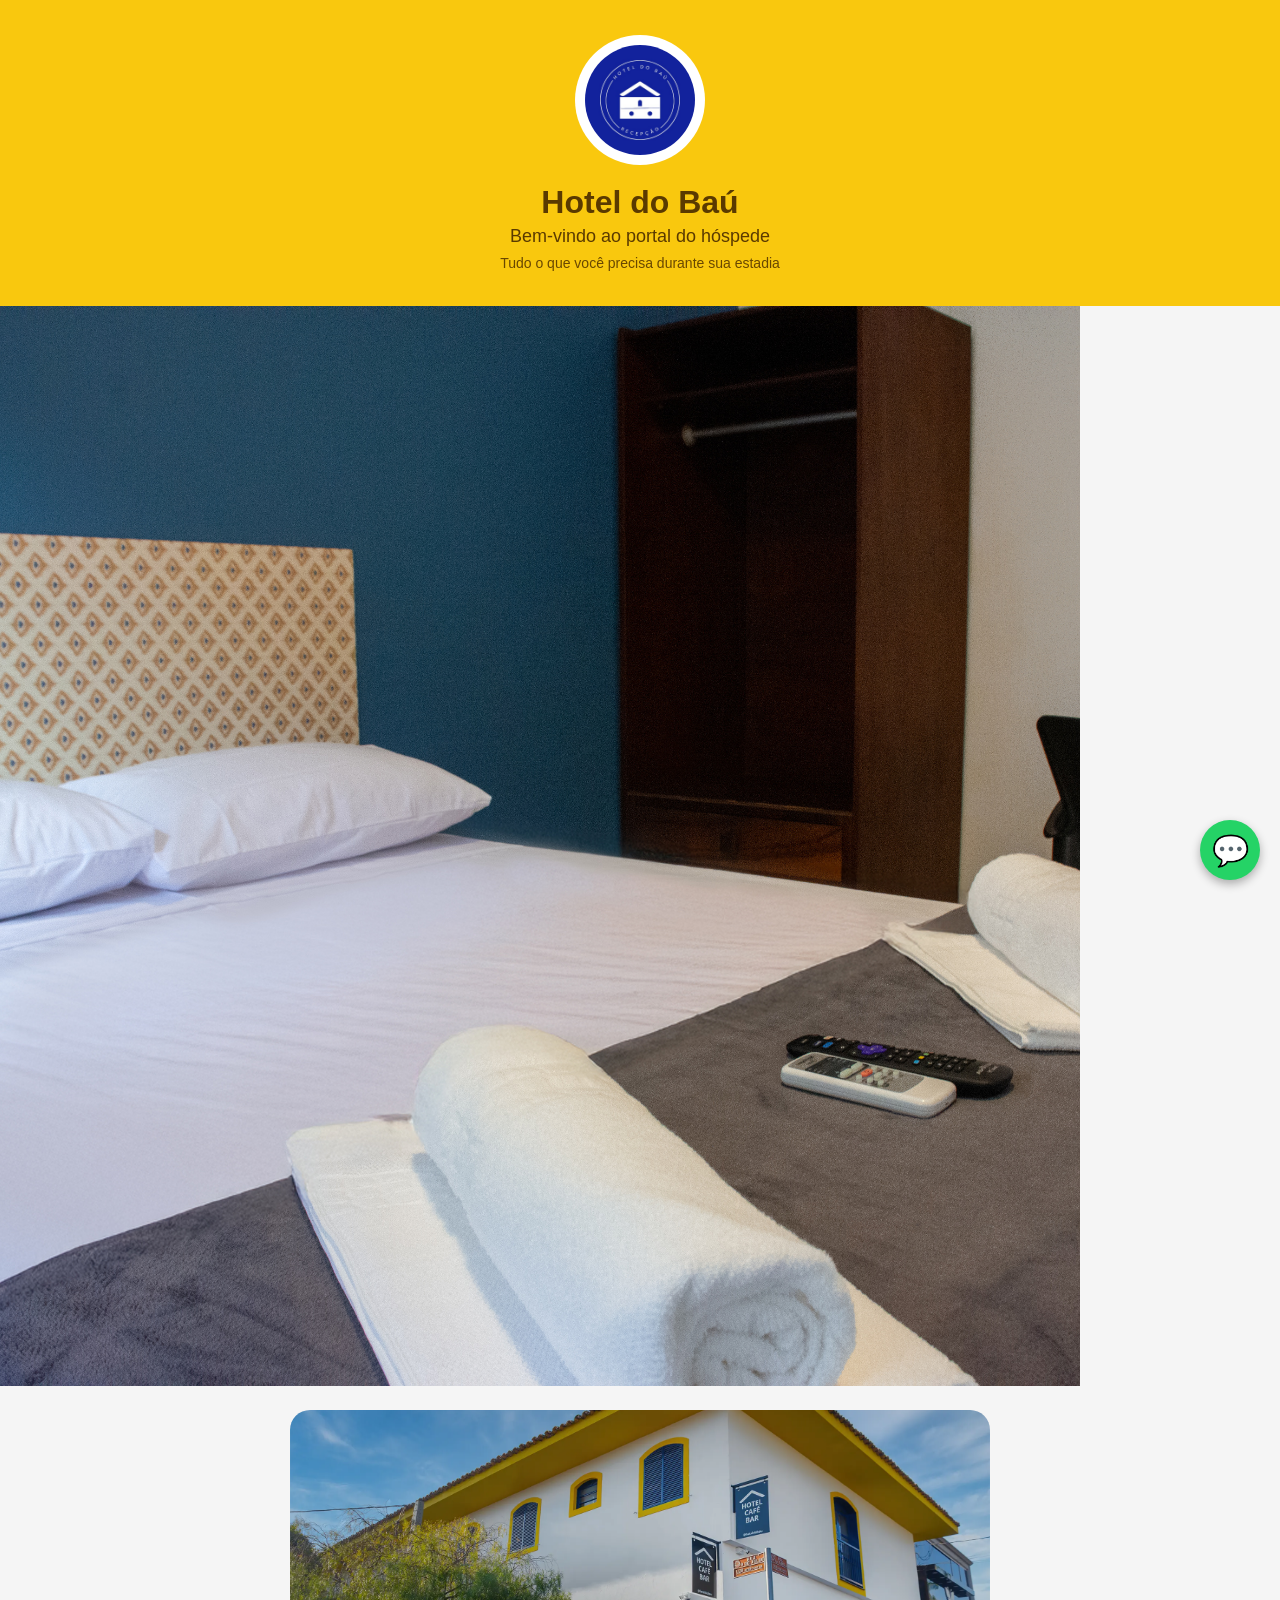
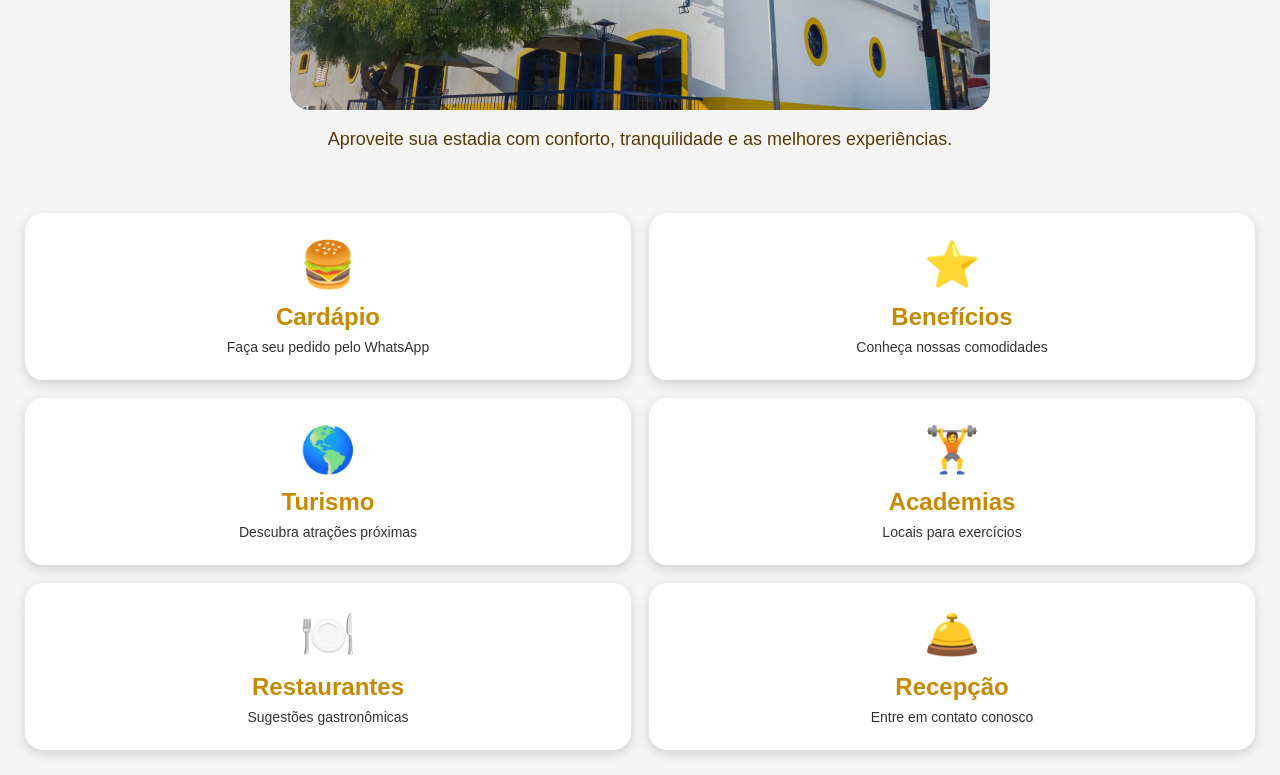
==== index.html @ 47e98eae "Update index.html" ====
<!DOCTYPE html>
<html lang="pt-BR">

<head>

    <meta charset="UTF-8">
    <meta name="viewport" content="width=device-width, initial-scale=1.0">

    <title>Hotel do Baú</title>

    <link rel="stylesheet" href="css/style.css">
    <link rel="stylesheet" href="css/responsivo.css">

</head>


<body>


<header class="inicio">

    <img src="img/logo.jpg" alt="Hotel do Baú">

    <h1>Hotel do Baú</h1>

    <p>Bem-vindo ao portal do hóspede</p>

    <span>
        Tudo o que você precisa durante sua estadia
    </span>

</header>

<section class="banner-hotel">
    <img src="img/hotel-fundo.webp" alt="Hotel do Baú">
</section>

<section class="destaque">

    <img src="img/vista-hotel.webp" alt="Vista do Hotel do Baú">

    <p>
        Aproveite sua estadia com conforto, tranquilidade
        e as melhores experiências.
    </p>

</section>

<main class="menu">

    <a href="cardapio.html" class="opcao">

        🍔

        <h2>
            Cardápio
        </h2>

        <p>
            Faça seu pedido pelo WhatsApp
        </p>

    </a>



    <a href="beneficios.html" class="opcao">

        ⭐

        <h2>
            Benefícios
        </h2>

        <p>
            Conheça nossas comodidades
        </p>

    </a>



    <a href="turismo.html" class="opcao">

        🌎

        <h2>
            Turismo
        </h2>

        <p>
            Descubra atrações próximas
        </p>

    </a>



    <a href="academias.html" class="opcao">

        🏋️

        <h2>
            Academias
        </h2>

        <p>
            Locais para exercícios
        </p>

    </a>



    <a href="restaurantes.html" class="opcao">

        🍽️

        <h2>
            Restaurantes
        </h2>

        <p>
            Sugestões gastronômicas
        </p>

    </a>



    <a href="recepcao.html" class="opcao">

        🛎️

        <h2>
            Recepção
        </h2>

        <p>
            Entre em contato conosco
        </p>

    </a>



</main>



<script src="js/script.js"></script>
<script src="js/whatsapp.js"></script>


</body>

</html>
---- css/style.css ----
* {

    box-sizing: border-box;

}


body {

    margin: 0;
    font-family: Arial, sans-serif;
    background: #f5f5f5;

}



/* CABEÇALHO */

.inicio {

    text-align: center;
    background: #F9C80E;
    color: #5A3A00;
    padding: 35px 20px;

}


.inicio img {

    width: 130px;
    height: 130px;
    object-fit: contain;
    border-radius: 50%;
    background: white;
    padding: 10px;

}


.inicio h1 {

    margin: 15px 0 5px;
    font-size: 32px;

}


.inicio p {

    margin: 5px 0;
    font-size: 18px;

}


.inicio span {

    display: block;
    font-size: 14px;
    opacity: 0.9;
    margin-top: 8px;

}



/* MENU */

.menu {

    padding: 25px;

    display: grid;

    grid-template-columns: repeat(2, 1fr);

    gap: 18px;

}



/* BOTÕES */

.opcao {

    background: white;

    text-decoration: none;

    color: #333;

    text-align: center;

    padding: 25px 15px;

    border-radius: 18px;

    box-shadow: 0 4px 12px rgba(0,0,0,0.15);

    transition: 0.3s;

}


.opcao:hover {

    transform: translateY(-5px);

}


.opcao:first-letter {

    font-size: 45px;

}


.opcao h2 {

    margin: 12px 0 8px;

    color: #C58A00;

}


.opcao p {

    font-size: 14px;

    margin: 0;

}
.destaque {

    text-align: center;
    padding: 20px;

}


.destaque img {

    width: 100%;
    max-width: 700px;
    height: 300px;
    object-fit: cover;
    border-radius: 20px;

}


.destaque p {

    font-size: 18px;
    color: #5A3A00;
    margin-top: 15px;

}
.whatsapp-fixo {

    position: fixed;
    right: 20px;
    bottom: 20px;

    width: 60px;
    height: 60px;

    background: #25D366;
    color: white;

    border-radius: 50%;

    display: flex;
    align-items: center;
    justify-content: center;

    font-size: 30px;

    text-decoration: none;

    box-shadow: 0 4px 10px rgba(0,0,0,0.3);

    z-index: 999;

}
#lista-produtos {
    padding-bottom: 220px;
}
.carrinho {
    position: fixed;
    bottom: 0;
    left: 0;
    width: 100%;
    background: white;
    box-shadow: 0 -4px 12px rgba(0,0,0,0.15);
    z-index: 1000;

    transition: transform 0.35s ease;
}

.carrinho-escondido {
    transform: translateY(100%);
}
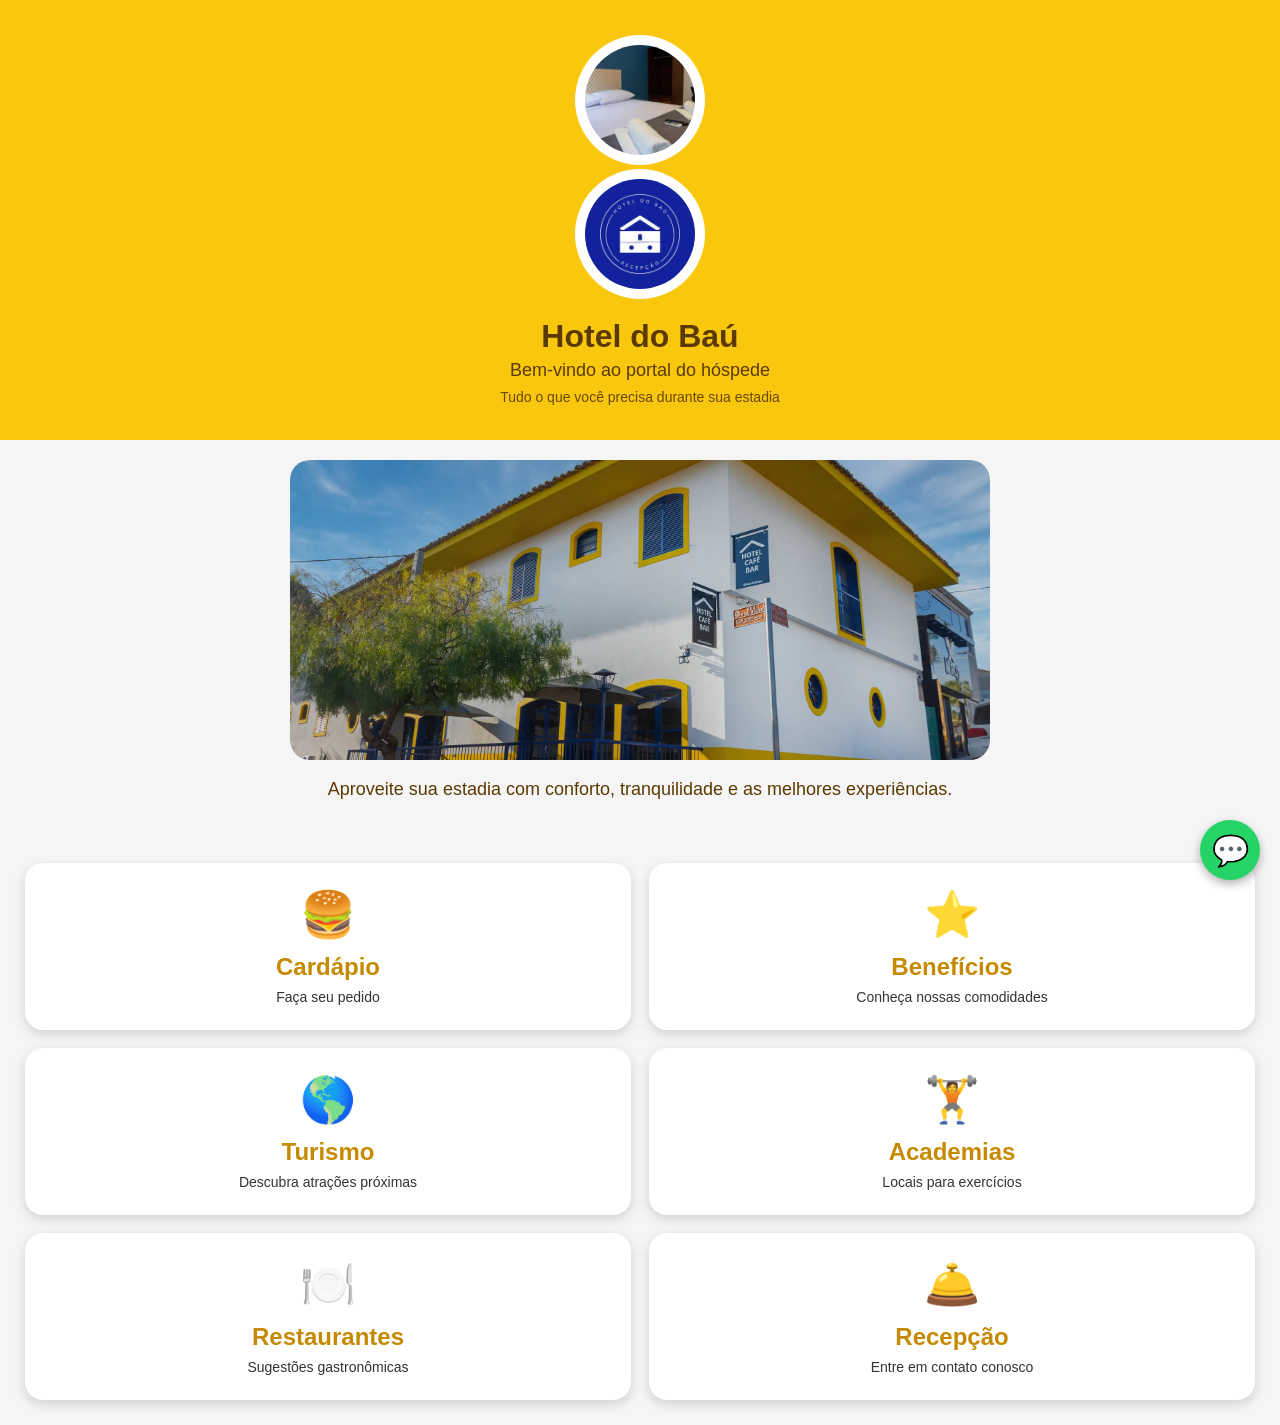
==== commit 5431d2fb: "Update index.html" ====
--- a/index.html
+++ b/index.html
@@ -19,25 +19,38 @@
 
 <header class="inicio">
 
+    <div class="banner-hotel">
+
+        <img src="img/hotel-fundo.webp" alt="Hotel do Baú">
+
+    </div>
+
+
     <img src="img/logo.jpg" alt="Hotel do Baú">
 
-    <h1>Hotel do Baú</h1>
 
-    <p>Bem-vindo ao portal do hóspede</p>
+    <h1>
+        Hotel do Baú
+    </h1>
+
+
+    <p>
+        Bem-vindo ao portal do hóspede
+    </p>
+
 
     <span>
         Tudo o que você precisa durante sua estadia
     </span>
 
+
 </header>
 
-<section class="banner-hotel">
-    <img src="img/hotel-fundo.webp" alt="Hotel do Baú">
-</section>
 
 <section class="destaque">
 
     <img src="img/vista-hotel.webp" alt="Vista do Hotel do Baú">
+
 
     <p>
         Aproveite sua estadia com conforto, tranquilidade
@@ -46,22 +59,20 @@
 
 </section>
 
+
 <main class="menu">
+
 
     <a href="cardapio.html" class="opcao">
 
         🍔
-
-        <h2>
-            Cardápio
-        </h2>
+        <h2>Cardápio</h2>
 
         <p>
-            Faça seu pedido pelo WhatsApp
+            Faça seu pedido
         </p>
 
     </a>
-
 
 
     <a href="beneficios.html" class="opcao">
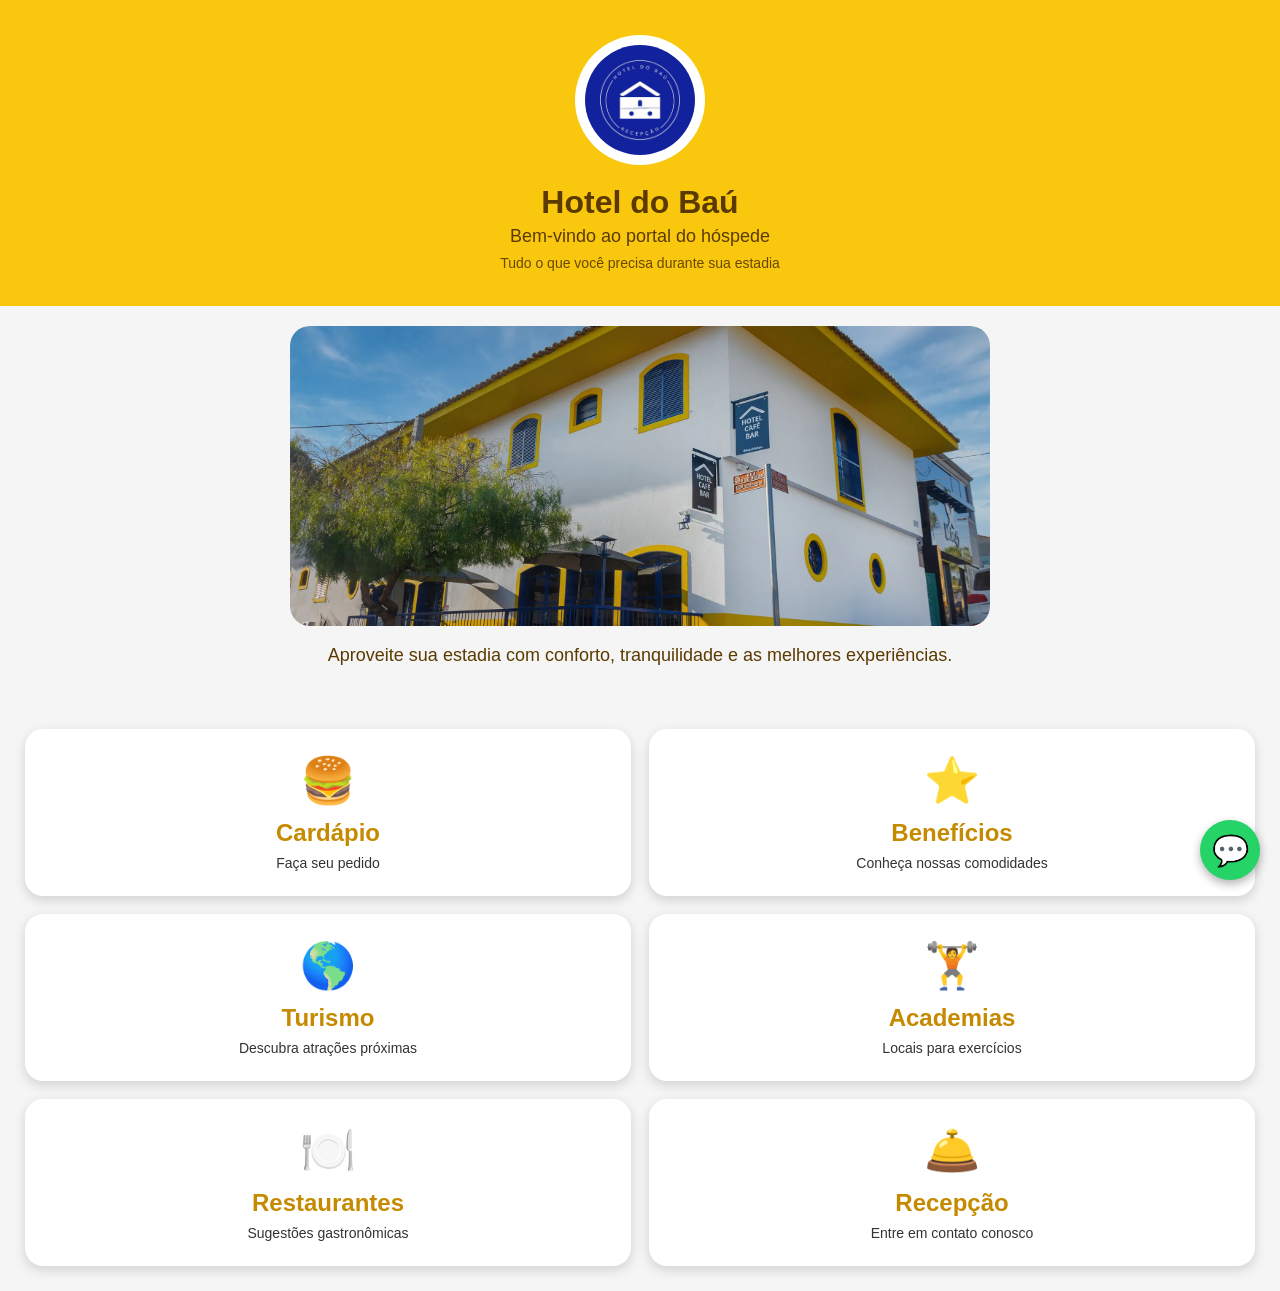
==== commit a2a7f4fd: "Update index.html" ====
--- a/index.html
+++ b/index.html
@@ -20,10 +20,6 @@
 <header class="inicio">
 
     <div class="banner-hotel">
-
-        <img src="img/hotel-fundo.webp" alt="Hotel do Baú">
-
-    </div>
 
 
     <img src="img/logo.jpg" alt="Hotel do Baú">
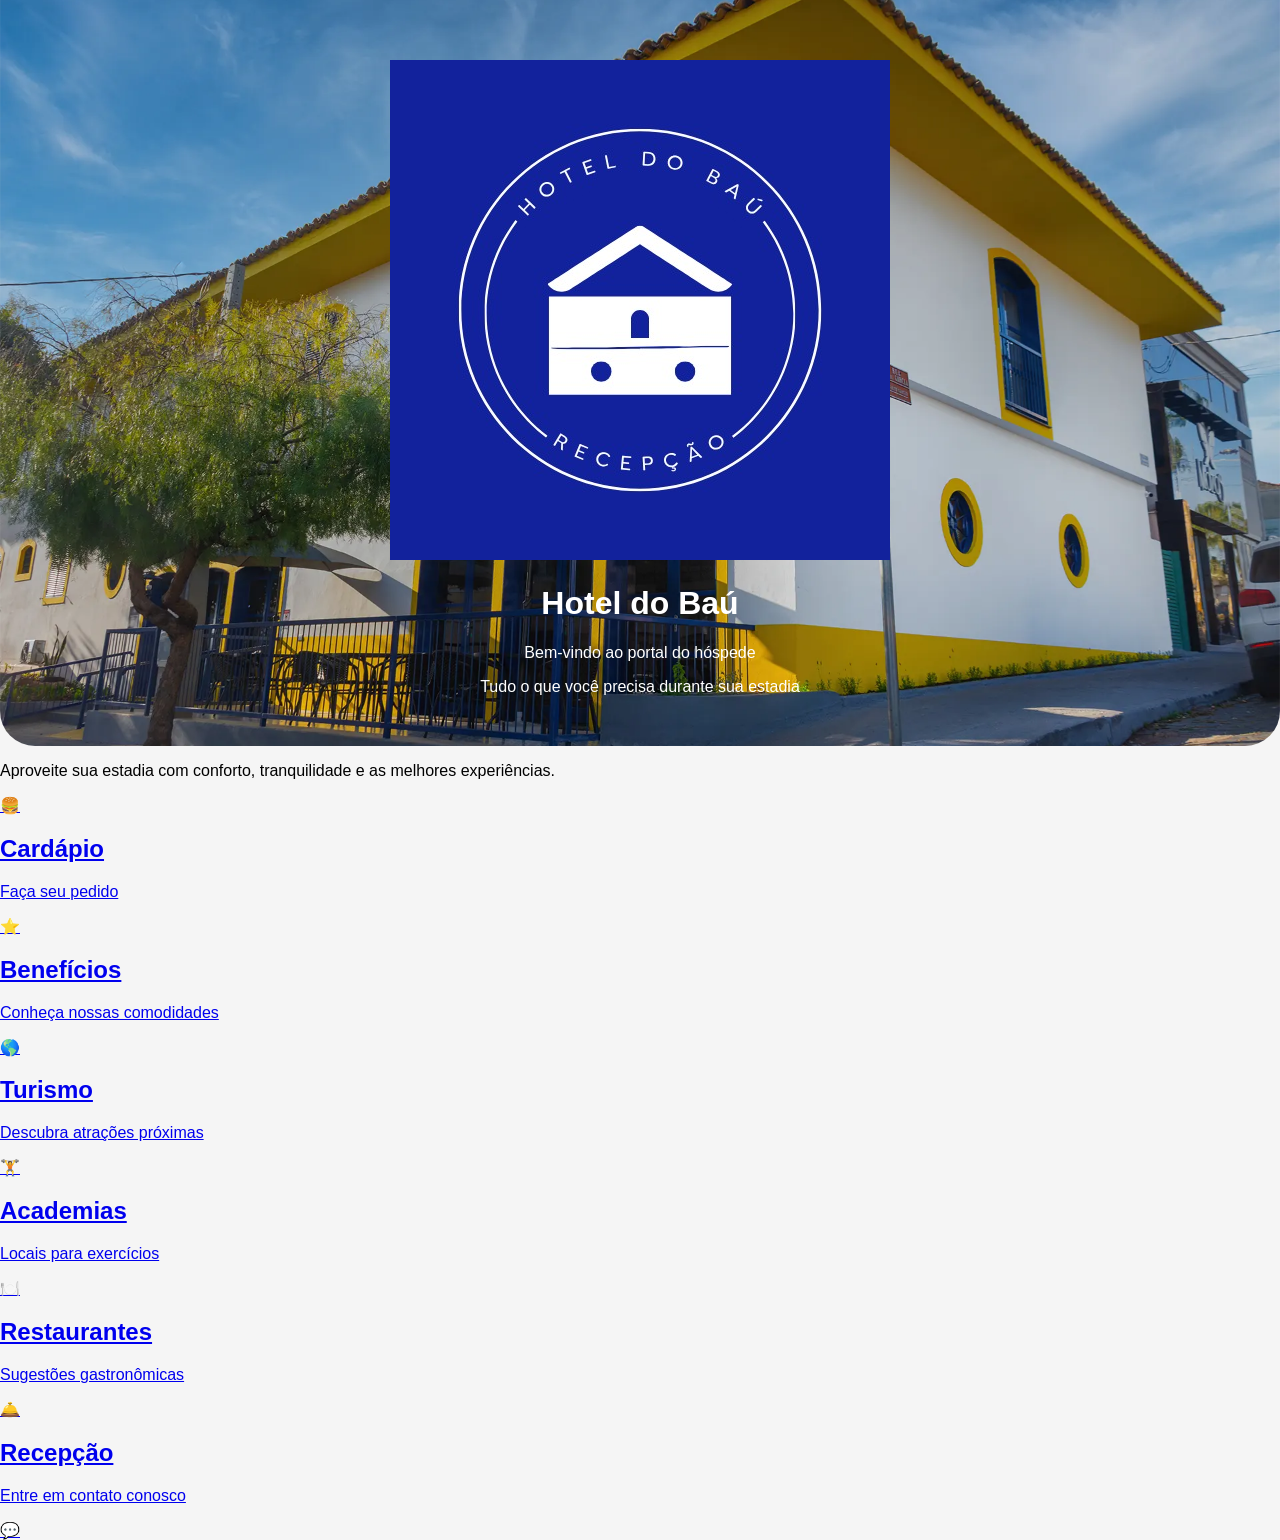
==== commit 433c6852: "Update index.html" ====
--- a/index.html
+++ b/index.html
@@ -19,34 +19,24 @@
 
 <header class="inicio">
 
-    <div class="banner-hotel">
-
-
     <img src="img/logo.jpg" alt="Hotel do Baú">
-
 
     <h1>
         Hotel do Baú
     </h1>
 
-
     <p>
         Bem-vindo ao portal do hóspede
     </p>
-
 
     <span>
         Tudo o que você precisa durante sua estadia
     </span>
 
-
 </header>
 
 
 <section class="destaque">
-
-    <img src="img/vista-hotel.webp" alt="Vista do Hotel do Baú">
-
 
     <p>
         Aproveite sua estadia com conforto, tranquilidade
--- a/css/style.css
+++ b/css/style.css
@@ -20,21 +20,44 @@
 .inicio {
 
     text-align: center;
-    background: #F9C80E;
-    color: #5A3A00;
-    padding: 35px 20px;
+
+    color: white;
+
+    padding: 60px 20px 50px;
+
+    background-image: url("../img/vista-hotel.webp");
+
+    background-size: cover;
+
+    background-position: center;
+
+    border-radius: 0 0 35px 35px;
+
+    .inicio h1,
+.inicio p,
+.inicio span {
+
+    text-shadow:
+    0 2px 5px rgba(0,0,0,.6);
 
 }
 
 
 .inicio img {
 
-    width: 130px;
-    height: 130px;
-    object-fit: contain;
-    border-radius: 50%;
-    background: white;
-    padding: 10px;
+    width:130px;
+    height:130px;
+
+    object-fit:contain;
+
+    border-radius:50%;
+
+    background:white;
+
+    padding:10px;
+
+    box-shadow:
+    0 5px 20px rgba(90,58,0,.25);
 
 }
 
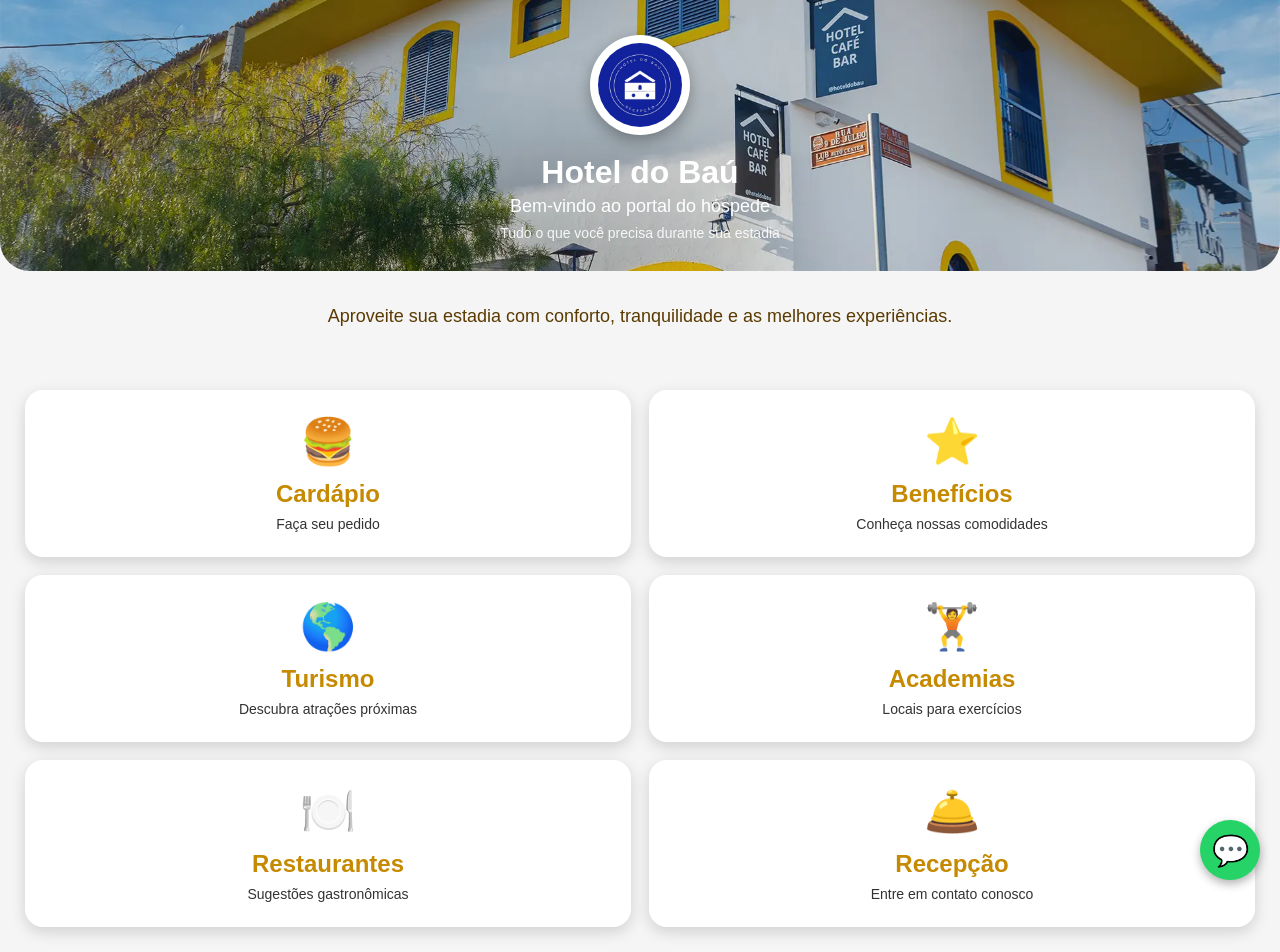
==== commit 94d7954e: "Update index.html" ====
--- a/index.html
+++ b/index.html
@@ -4,12 +4,22 @@
 <head>
 
     <meta charset="UTF-8">
+
     <meta name="viewport" content="width=device-width, initial-scale=1.0">
 
     <title>Hotel do Baú</title>
 
+
+
+    <link rel="preconnect" href="https://fonts.googleapis.com">
+
+    <link rel="preconnect" href="https://fonts.gstatic.com" crossorigin>
+
+    <link href="https://fonts.googleapis.com/css2?family=Playfair+Display:wght@600;700&family=Poppins:wght@300;400;500&display=swap" rel="stylesheet">
+
+
+
     <link rel="stylesheet" href="css/style.css">
-    <link rel="stylesheet" href="css/responsivo.css">
 
 </head>
 
--- a/css/style.css
+++ b/css/style.css
@@ -23,7 +23,7 @@
 
     color: white;
 
-    padding: 60px 20px 50px;
+    padding: 35px 20px 30px;
 
     background-image: url("../img/vista-hotel.webp");
 
@@ -31,33 +31,25 @@
 
     background-position: center;
 
-    border-radius: 0 0 35px 35px;
-
-    .inicio h1,
-.inicio p,
-.inicio span {
-
-    text-shadow:
-    0 2px 5px rgba(0,0,0,.6);
+    border-radius: 0 0 30px 30px;
 
 }
 
 
 .inicio img {
 
-    width:130px;
-    height:130px;
-
-    object-fit:contain;
-
-    border-radius:50%;
-
-    background:white;
-
-    padding:10px;
-
-    box-shadow:
-    0 5px 20px rgba(90,58,0,.25);
+    width: 100px;
+    height: 100px;
+
+    object-fit: contain;
+
+    border-radius: 50%;
+
+    background: white;
+
+    padding: 8px;
+
+    box-shadow: 0 5px 15px rgba(0,0,0,.3);
 
 }
 
@@ -104,7 +96,6 @@
 }
 
 
-
 /* BOTÕES */
 
 .opcao {
@@ -121,12 +112,12 @@
 
     border-radius: 18px;
 
-    box-shadow: 0 4px 12px rgba(0,0,0,0.15);
-
-    transition: 0.3s;
-
-}
-
+    box-shadow:
+    0 5px 15px rgba(0,0,0,.15);
+
+    transition: .3s;
+
+}
 
 .opcao:hover {
 
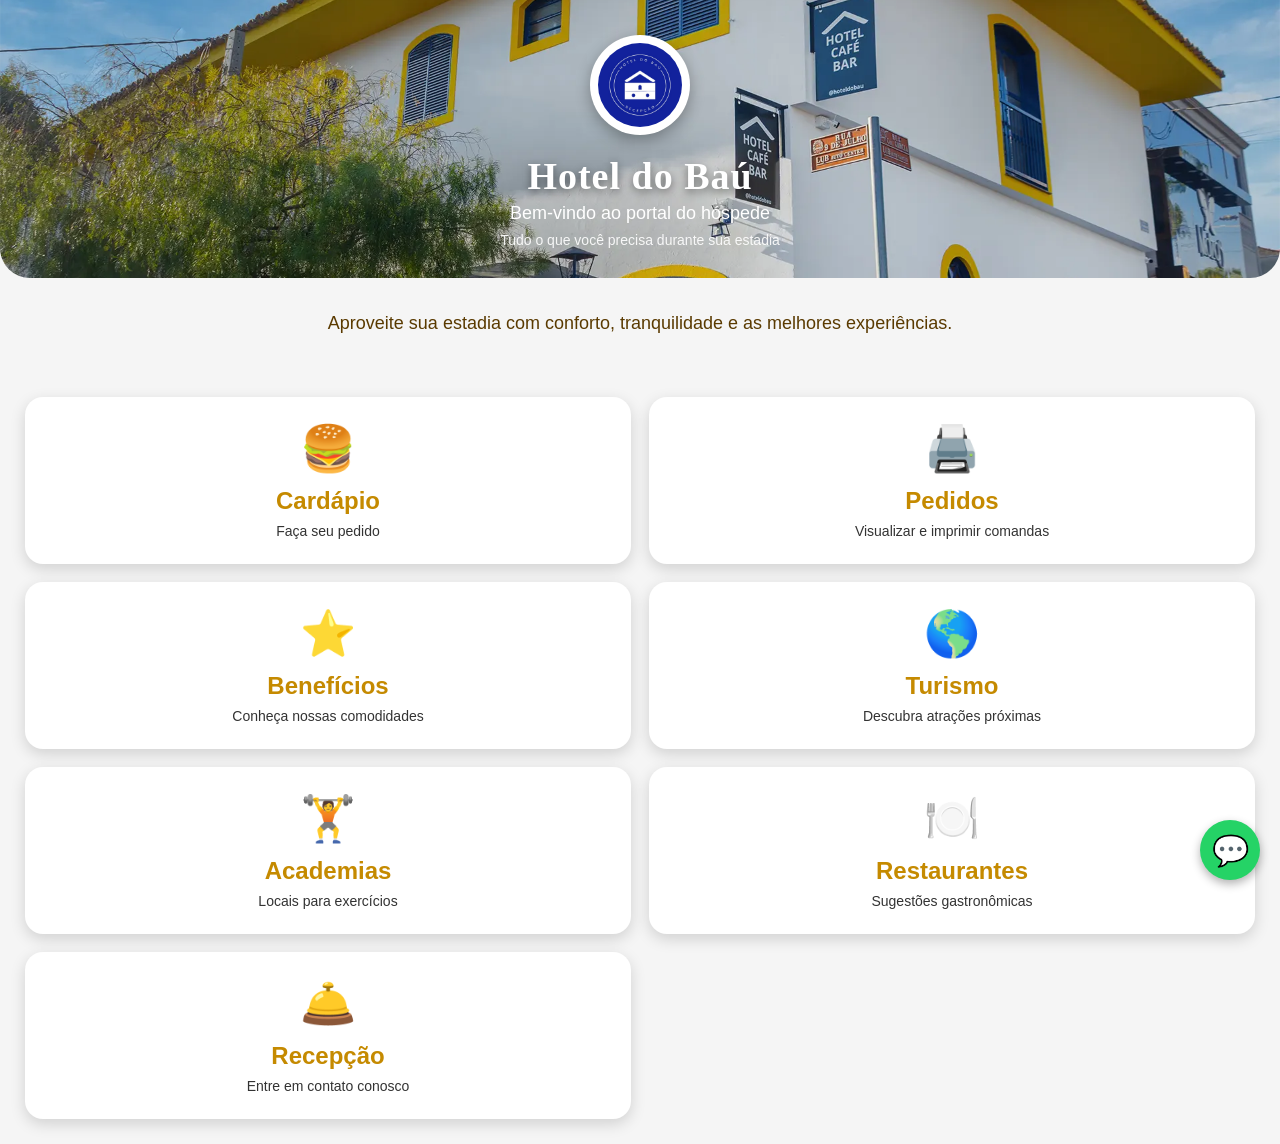
==== commit cd1c006b: "Update index.html" ====
--- a/index.html
+++ b/index.html
@@ -61,14 +61,26 @@
 
     <a href="cardapio.html" class="opcao">
 
-        🍔
-        <h2>Cardápio</h2>
+    🍔
+    <h2>Cardápio</h2>
 
-        <p>
-            Faça seu pedido
-        </p>
+    <p>
+        Faça seu pedido
+    </p>
 
-    </a>
+</a>
+
+
+<a href="pedidos.html" class="opcao">
+
+    🖨️
+    <h2>Pedidos</h2>
+
+    <p>
+        Visualizar e imprimir comandas
+    </p>
+
+</a>
 
 
     <a href="beneficios.html" class="opcao">
--- a/css/style.css
+++ b/css/style.css
@@ -57,10 +57,18 @@
 .inicio h1 {
 
     margin: 15px 0 5px;
-    font-size: 32px;
-
-}
-
+
+    font-family: 'Playfair Display', serif;
+
+    font-size: 38px;
+
+    font-weight: 700;
+
+    letter-spacing: 1px;
+
+    text-shadow: 0 3px 8px rgba(0,0,0,.45);
+
+}
 
 .inicio p {
 
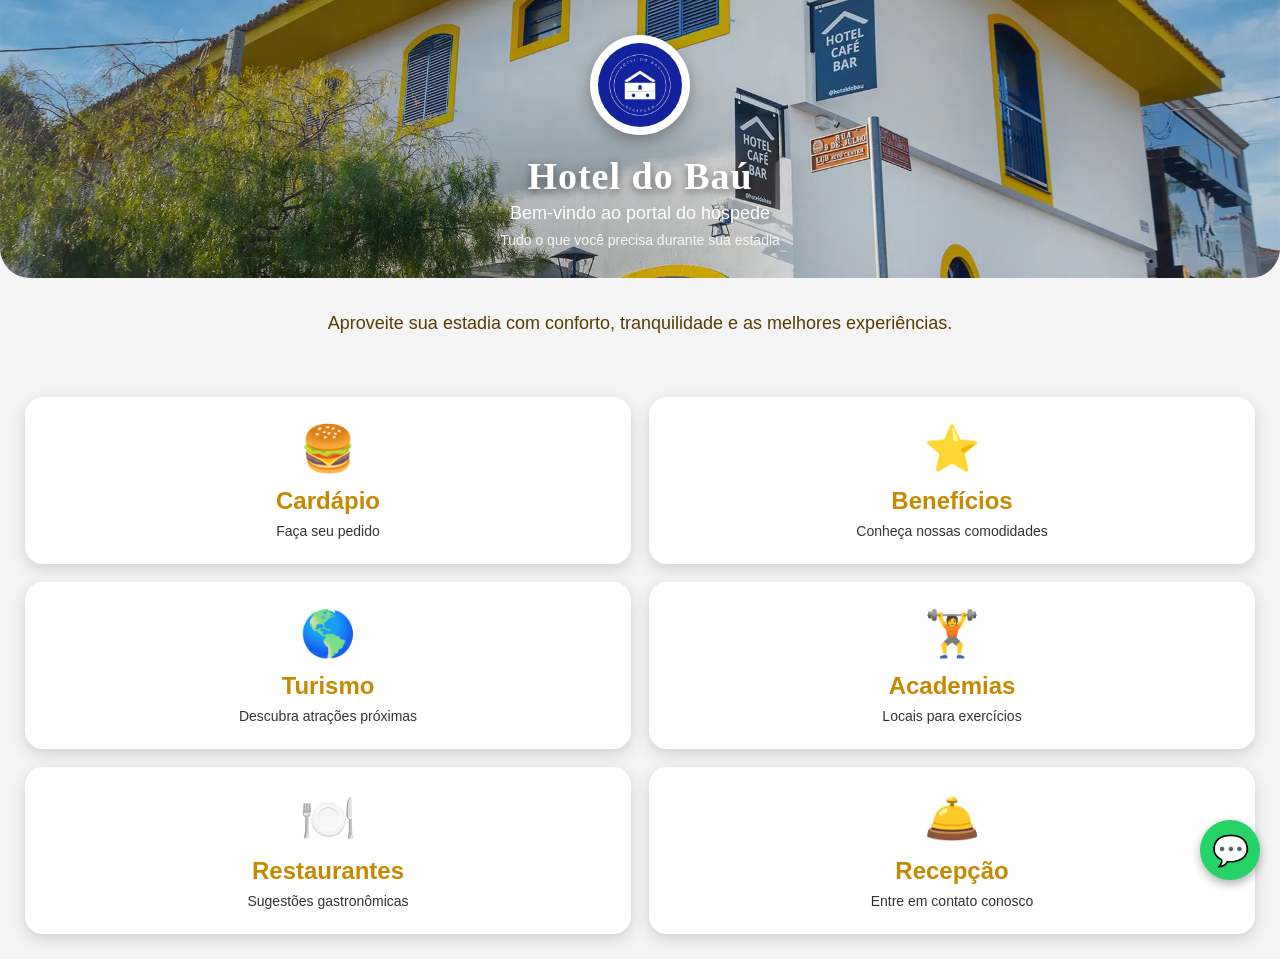
==== commit cc197013: "Update index.html" ====
--- a/index.html
+++ b/index.html
@@ -70,17 +70,6 @@
 
 </a>
 
-
-<a href="pedidos.html" class="opcao">
-
-    🖨️
-    <h2>Pedidos</h2>
-
-    <p>
-        Visualizar e imprimir comandas
-    </p>
-
-</a>
 
 
     <a href="beneficios.html" class="opcao">
